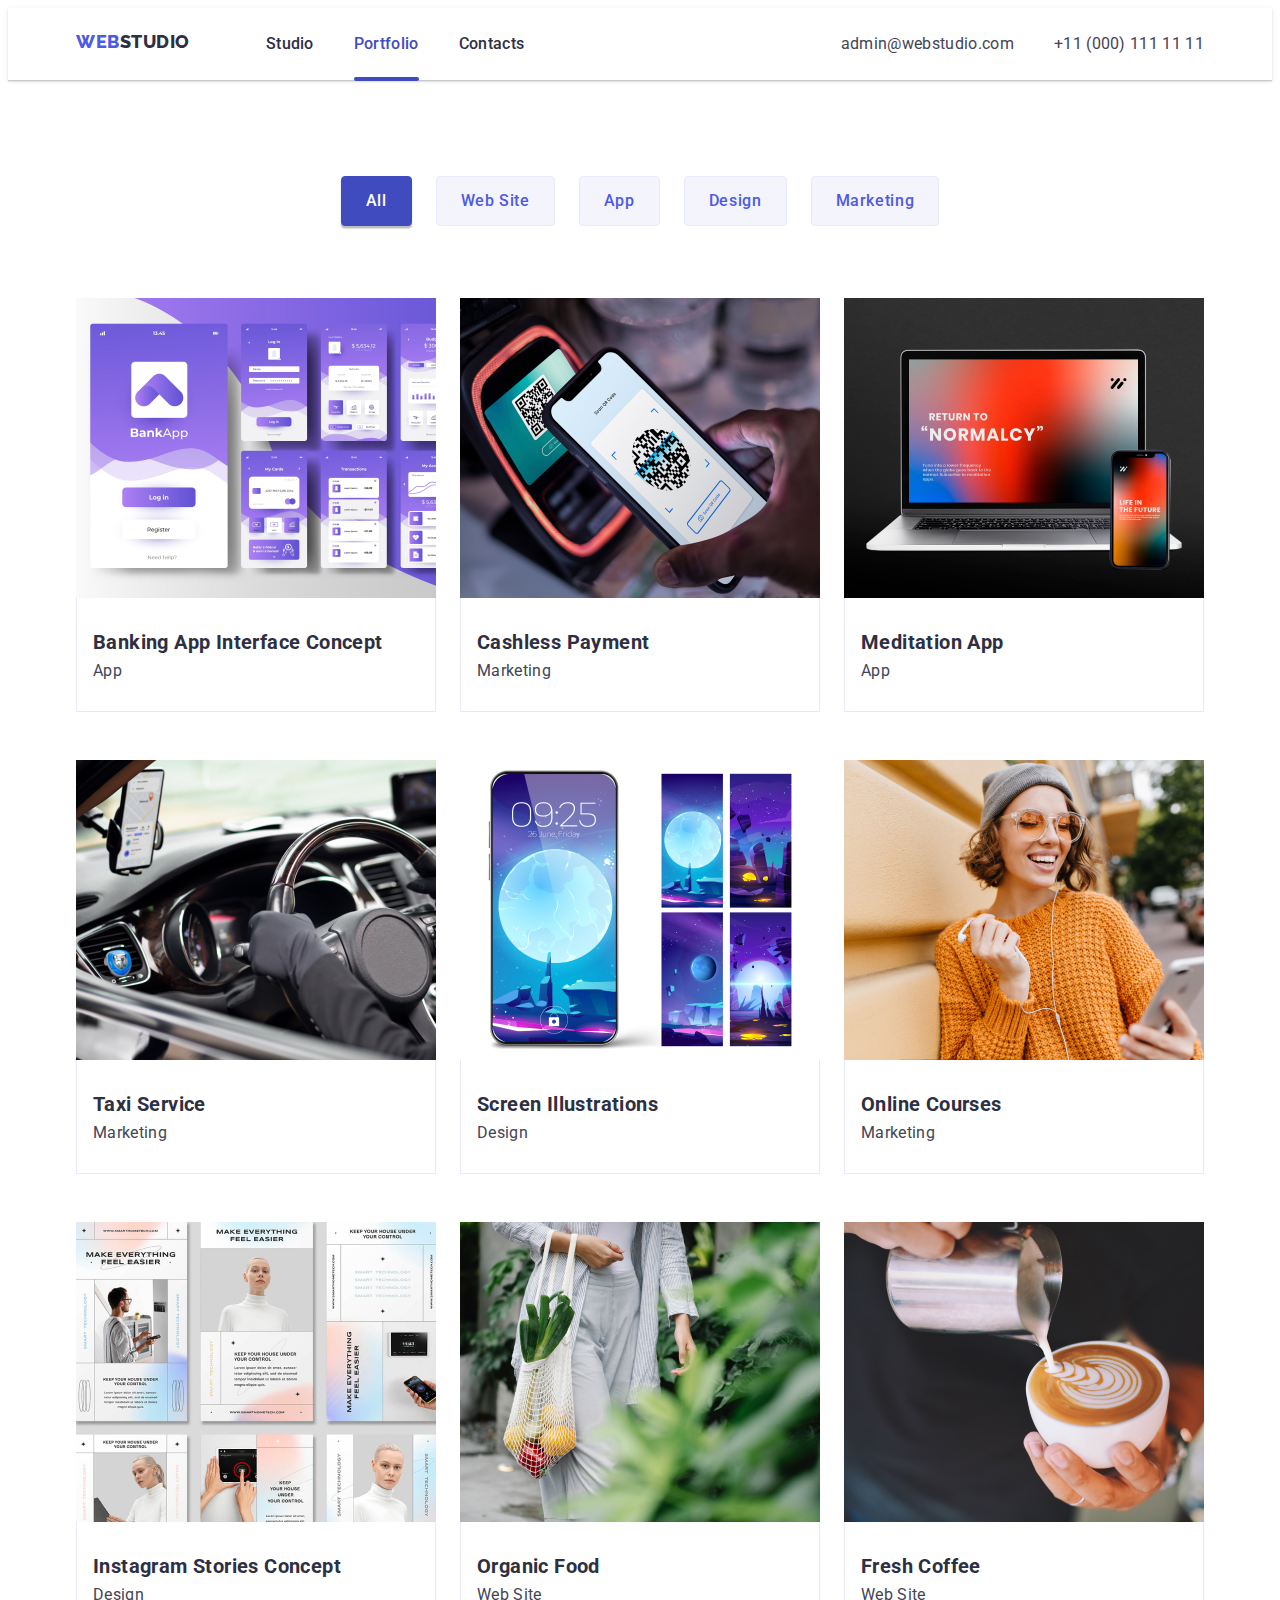
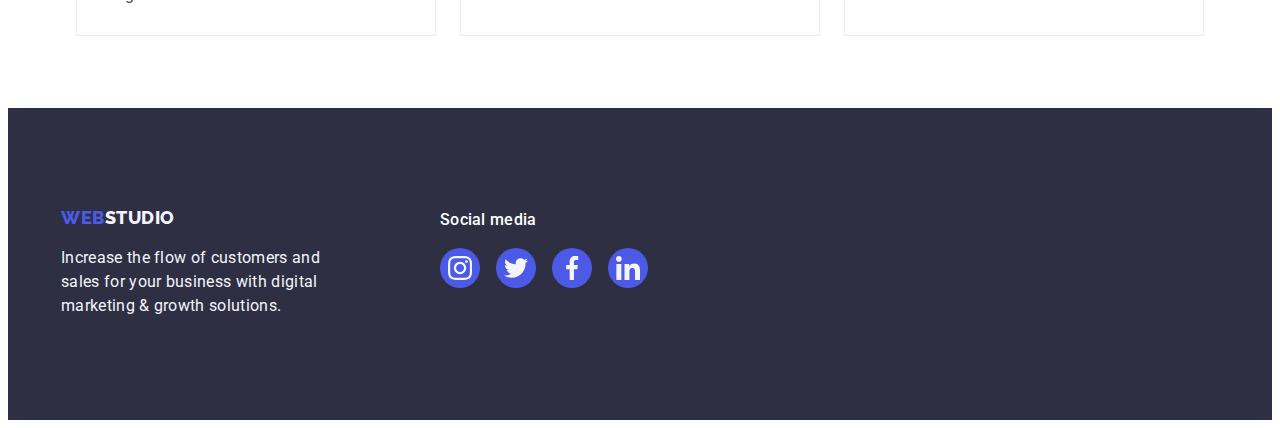
==== portfolio.html @ f1dca386 "files from hw5" ====
<!DOCTYPE html>
<html lang="en">

<head>
    <title>Webstudio</title>
    <meta charset="utf-8">
    <meta name="description" content="An Awesome Website">

    <link rel="preconnect" href="https://fonts.googleapis.com">
    <link rel="preconnect" href="https://fonts.gstatic.com" crossorigin>
    <link href="https://fonts.googleapis.com/css2?family=Raleway:wght@800&family=Roboto:wght@400;500;700&display=swap"
        rel="stylesheet">
    <link rel="stylesheet" href="https://cdnjs.cloudflare.com/ajax/libs/modern-normalize/2.0.0/modern-normalize.min.css"
        integrity="sha512-4xo8blKMVCiXpTaLzQSLSw3KFOVPWhm/TRtuPVc4WG6kUgjH6J03IBuG7JZPkcWMxJ5huwaBpOpnwYElP/m6wg=="
        crossorigin="anonymous" referrerpolicy="no-referrer" />
    <link rel="stylesheet" href="./css/style.css" />
</head>

<body>
    <!-- Header Section -->
    <header class="header">
        <div class="container-header">
            <nav class="nav">
                <a class="nav-logo" href="https://sethsky-28.github.io/goit-markup-hw-04/" class="nav-logo">
                    <span class="iris">WEB</span>STUDIO</a>
            
                <ul class="nav-list">
                    <li class="nav-item"><a class="nav-link" href="/goit-markup-hw-04/index.html">Studio</a></li>
                    <li class="nav-item"><a class="nav-link active" href="/goit-markup-hw-04/portfolio.html">Portfolio</a></li>
                    <li class="nav-item"><a class="nav-link" href="/goit-markup-hw-04/index.html">Contacts</a></li>
                </ul>
            </nav>
            
            <address class="address">
                <ul class="address-list">
                    <li class="address-item"><a class=address-link 
                        href="mailto:admin@webstudio.com">admin@webstudio.com</a></li>
                    <li class="address-item"><a class=address-link href="tel:+110001111111">+11 (000) 111 11 11</a></li>
                </ul>
            </address>
        </div>
    </header>

    <!-- Main Section -->
    <main>
        <section class="filters">
            <div class="container container-filter">
                <ul class="filter-buttons">                    
                    <li><button class="filter-button filter-active">All</button></li>
                    <li><button class="filter-button">Web Site</button></li>
                    <li><button class="filter-button">App</button></li>
                    <li><button class="filter-button">Design</button></li>
                    <li><button class="filter-button">Marketing</button></li>                    
                </ul>
            </div>           
        </section>

        <section class="section-projects">
            <div class="container-projects">
                <ul class="project-list">
                    <li class="project-item">
                        <figure class="project-item-figure">
                            <img class="project-item-image" src="./imagesportfolio/bankapp.jpg" alt="bank app" width="360">                            
                             <figcaption>
                                14 Stylish and User-Friendly App Design Concepts · Task Manager App · Calorie Tracker App · Exotic Fruit Ecommerce App ·Cloud Storage App
                             </figcaption>
                        </figure>                        
                        
                        <div class="name-type">
                            <h3 class="project-item-name">Banking App Interface Concept</h3>
                            <p class="project-item-type">App</p>
                        </div>
                    </li>
                    
                    <li class="project-item">
                        <figure class="project-item-figure">
                            <img class="project-item-image" src="./imagesportfolio/cashlesspayment.jpg" alt="cashless payment" width="360">
                            <figcaption>
                                14 Stylish and User-Friendly App Design Concepts · Task Manager App · Calorie Tracker App · Exotic Fruit
                                Ecommerce App ·Cloud Storage App
                            </figcaption>
                        </figure>
                        
                        <div class="name-type">
                            <h3 class="project-item-name">Cashless Payment</h3>
                            <p class="project-item-type">Marketing</p>
                        </div>
                    </li>
                    
                    <li class="project-item">
                        <figure class="project-item-figure">
                            <img class="project-item-image" src="./imagesportfolio/meditationapp.jpg" alt="meditation App" width="360">
                            <figcaption>
                                14 Stylish and User-Friendly App Design Concepts · Task Manager App · Calorie Tracker App · Exotic Fruit
                                Ecommerce App ·Cloud Storage App
                            </figcaption>
                        </figure>
                        
                        <div class="name-type">
                            <h3 class="project-item-name">Meditation App</h3>
                            <p class="project-item-type">App</p>
                        </div>
                    </li>

                    <li class="project-item">
                        <figure class="project-item-figure">
                            <img class="project-item-image" src="./imagesportfolio/taxiservice.jpg" alt="taxi service" width="360">
                            <figcaption>
                                14 Stylish and User-Friendly App Design Concepts · Task Manager App · Calorie Tracker App · Exotic Fruit
                                Ecommerce App ·Cloud Storage App
                            </figcaption>
                        </figure>
                        
                        <div class="name-type">
                            <h3 class="project-item-name">Taxi Service</h3>
                            <p class="project-item-type">Marketing</p>
                        </div>
                    </li>
                    
                    <li class="project-item">
                        <figure class="project-item-figure">
                            <img class="project-item-image" src="./imagesportfolio/screenillustrations.jpg" alt="screen illustration" width="360">
                            <figcaption>
                                14 Stylish and User-Friendly App Design Concepts · Task Manager App · Calorie Tracker App · Exotic Fruit
                                Ecommerce App ·Cloud Storage App
                            </figcaption>
                        </figure>

                        <div class="name-type">
                            <h3 class="project-item-name">Screen Illustrations</h3>
                            <p class="project-item-type">Design</p>
                        </div>
                    </li>
                    
                    <li class="project-item">
                        <figure class="project-item-figure">
                            <img class="project-item-image" src="./imagesportfolio/onlinecourses.jpg" alt="online courses" width="360">
                            <figcaption>
                                14 Stylish and User-Friendly App Design Concepts · Task Manager App · Calorie Tracker App · Exotic Fruit
                                Ecommerce App ·Cloud Storage App
                            </figcaption>
                        </figure>
                        
                        <div class="name-type">
                            <h3 class="project-item-name">Online Courses</h3>
                            <p class="project-item-type">Marketing</p>
                        </div>
                    </li>

                    <li class="project-item">
                        <figure class="project-item-figure">
                            <img class="project-item-image" src="./imagesportfolio/instagramstories.jpg " alt="instagram stories" width="360">
                            <figcaption>
                                14 Stylish and User-Friendly App Design Concepts · Task Manager App · Calorie Tracker App · Exotic Fruit
                                Ecommerce App ·Cloud Storage App
                            </figcaption>
                        </figure>
                        
                        <div class="name-type">
                            <h3 class="project-item-name">Instagram Stories Concept</h3>
                            <p class="project-item-type">Design</p>
                        </div>
                    </li>
                    
                    <li class="project-item">
                        <figure class="project-item-figure">
                            <img class="project-item-image" src="./imagesportfolio/organicfood.jpg" alt="organic food" width="360">
                            <figcaption>
                                14 Stylish and User-Friendly App Design Concepts · Task Manager App · Calorie Tracker App · Exotic Fruit
                                Ecommerce App ·Cloud Storage App
                            </figcaption>
                        </figure>
                        
                        <div class="name-type">
                            <h3 class="project-item-name">Organic Food</h3>
                            <p class="project-item-type">Web Site</p>
                        </div>
                    </li>
                    
                    <li class="project-item">
                        <figure class="project-item-figure">
                            <img class="project-item-image" src="./imagesportfolio/freshcoffee.jpg" alt="fresh coffee" width="360">
                            <figcaption>
                                14 Stylish and User-Friendly App Design Concepts · Task Manager App · Calorie Tracker App · Exotic Fruit
                                Ecommerce App ·Cloud Storage App
                            </figcaption>
                        </figure>
                        
                        <div class="name-type">
                            <h3 class="project-item-name">Fresh Coffee</h3>
                            <p class="project-item-type">Web Site</p>
                        </div>
                    </li>                                   
                </ul>
            </div>            
        </section>       
    </main>

    <!-- Footer Section -->
    <footer>
        <section class="footer">
            <div class="container container-footer">
                <div class="logo-description">
                    <a class="footer-logo" href="https://sethsky-28.github.io/goit-markup-hw-04/" class="footer-logo">
                        <span class="iris">WEB</span>STUDIO</a>
                    <p class="footer-description">Increase the flow of customers and <br> sales for your business with
                        digital
                        <br>marketing & growth solutions.
                    </p>
                </div>
    
                <div class="icons-container">
                    <h3 class="social-media">Social media</h3>
                    <ul class="footer-icons">
                        <li class="footer-icon-item">
                            <a href="#" class="footer-icon-link">
                                <svg width="24" height="24">
                                    <use href="images/footer-sprite.svg#instagram2" />
                                </svg>
                            </a>
                        </li>
    
                        <li class="footer-icon-item">
                            <a href="#" class="footer-icon-link">
                                <svg width="24" height="24">
                                    <use href="images/footer-sprite.svg#twitter2" />
                                </svg>
                            </a>
                        </li>
    
                        <li class="footer-icon-item">
                            <a href="#" class="footer-icon-link">
                                <svg width="24" height="24">
                                    <use href="images/footer-sprite.svg#facebook2" />
                                </svg>
                            </a>
                        </li>
    
                        <li class="footer-icon-item">
                            <a href="#" class="footer-icon-link">
                                <svg width="24" height="24">
                                    <use href="images/footer-sprite.svg#linkedin2" />
                                </svg>
                            </a>
                        </li>
                    </ul>
                </div>
            </div>
        </section>
    </footer>
    <!-- <script src="js/modal.js"></script> -->
</body>    
</html>
---- css/style.css ----
* {
    margin: o;
    padding:0;
    box-sizing: border-box;
}

body {
    font-family: 'Roboto', sans-serif;
}  

ul{
    list-style-type: none;
}

img {
    display: block;
    max-width: 100%;
    height: auto;
}

h1,
h2,
h3,
h4,
h5,
h6,
p,
ul {
    margin: 0;
    padding: 0;
}

address {
    font-style: normal;
}

a {
    text-decoration: none;
}

button {
    font-family: inherit;
    outline: none;
    border: unset;
    cursor: pointer;
}

:root {
    --iris: #4d5ae5;
    --navyblue: #2e2f42;
    --black: black;
    --ocean: #404bbf;
    --white: #ffffff;
    --slate: #434455;
    --cornflower: #e7e9fc;
    --cloud: #f4f4fd;
    --green: #31d0aa;
    --lightslate: #8e8f99;
    --navybluemodal: #2e2f42;
    --grey: #2e2f42;
    --dairy: #fcfcfc;
}

figure {
    margin: 0px;
}

.container {
    width: 1158px;
    margin: 0 auto;
}

.header {
    border-bottom: 1px soild var(--cornflower);
    background-color: var(--white);
    box-shadow: 0px 1px 6px 0px rgba(46, 47, 66, 0.08), 
                    0px 1px 1px 0px rgba(46, 47, 66, 0.16), 
                    0px 2px 1px 0px rgba(46, 47, 66, 0.08);
    padding: 24px 0;
    align-items: center;
    flex-shrink: 0;
}

.container-header {
    padding: 0 15px;
    display: flex;
    width: 1158px;
    margin: 0 auto;
    justify-content: space-between;
}

.iris {
    color: var(--iris);
}

.nav-logo {
    color: var(--navyblue);
    font-family: Raleway;
    font-size: 18px;
    font-style: normal;
    font-weight: 800;
    letter-spacing: 0.54px;
    text-transform: uppercase;
    line-height: 1.125em;
    display: flex;   
}

.nav {
    display: inline-flex;
    gap: 76px;
}

.nav-list {
    list-style: none;
    display: flex;
    flex-shrink: 0px;
    gap: 40px;     
}

.nav-item {
    position: relative;
}

.nav-item:hover .nav-link {
    color: var(--ocean);
}

.nav-item:hover .nav-link::after {
    width: 100%;
}

.nav-link::after {
    content: '';
    height: 4px;
    width: 0;
    background-color: var(--ocean);
    border-radius: 2px;
    position: absolute;
    left: 0;
    bottom: -25px;
    transition: width 250ms cubic-bezier(0.4, 0, 0.2, 1);
}

.nav-link {
    color: var(--navyblue);
    line-height: 1.5em;      
    font-size: 16px;
    font-style: normal;
    font-weight: 500;
    letter-spacing: 0.32px;
    display: flex;
    transition: color 250ms cubic-bezier(0.4, 0, 0.2, 1);
}

.nav-link.active {
    color: var(--ocean);
}

.nav-link.active::after {
    width: 100%;
}

.address-link:hover {
    color: var(--ocean);
}

.address-list {
    display: inline-flex;
    flex-shrink: 0px;
    gap: 40px;
}

.address-link {
    color: var(--slate);
    line-height: 1.5em;
    font-size: 16px;
    font-style: normal;
    font-weight: 400;     
    letter-spacing: 0.32px;
    display: flex;
    gap: 40px;
    transition: color 250ms cubic-bezier(0.4, 0, 0.2, 1);
}

.section-hero {
    background-color: var(--navyblue);
    margin: 0px;
    padding: 188px 0;
    background-repeat: no-repeat;
    background-position: center;
    background-size: cover;
    background-image: linear-gradient(rgba(46, 47, 66, 0.7), 
    rgba(46, 47, 66, 0.7)), url("../imagesportfolio/people-office.jpg");
}

.container-hero {
    width: 1158px;
    margin: 0 auto;
    align-items: center;
    justify-content: center;
    display: flex;
    flex-direction: column;
    flex-shrink: 0;
    gap: 48px;    
}  

.hero-title {
    text-align: center;
    color: var(--white);
    font-size: 56px;
    line-height: 1.075em;
}

.hero-button {
    font-weight: 500;
    color: var(--white);
    font-size: 16px;
    line-height: 1.5em;
    border-radius: 4px;
    background-color: var(--iris);
    box-shadow: 0px 4px 4px 0px rgba(0, 0, 0, 0.15);
    padding: 16px 32px;
    display: flex;
    transition: background-color 250ms cubic-bezier(0.4, 0, 0.2, 1);
}

.hero-button:hover {   
    background: var(--ocean);
    cursor: pointer;
}

.section-features {
    background-color: var(--white);
    margin: 0px;
    display: flex;  
    flex-shrink: 0;
    padding: 120px 0px;
}

.container-features {
    width: 1158px;
    margin: 0 auto;
    align-items: center;
    justify-content: center;
}

.features-list {
    display: flex;
    justify-content: space-evenly;
    gap: 24px;
    flex-shrink: 0px;
}

.features-icon {
    width: 264px;
    height: 112px;
    border-radius: 4px;
    background: var(--cloud);
    flex-shrink: 0;
    padding: 24px 100px;
}  

.features-item {
    display: inline-flex;
    width: 264px;
    flex-direction: column;
    align-items: flex-start;
    box-sizing: content-box;
    gap: 8px;   
}

.features-item-title {
    font-size: 20px;
    font-style: normal;
    line height: 1.25em;
    letter-spacing: 0.4px;
    color: var(--navyblue);
}

.features-item-description {
    font-size: 16px;
    font-style: normal;
    line-height: 1.5em;
    color: var(--slate);
    letter-spacing: 0.32px;
}

.section-services {
    background-color: var(--white);
    margin: 0;
    padding-bottom: 120px; 
}

.container-services {    
    width: 1158px;
    margin: 0px auto;
    align-items: center;
    justify-content: center;
}

.services-title {
    font-size: 36px;
    line-height: 1.11em;
    color: var(--navyblue);
    text-align: center;
    text-transform: capitalize;
    margin-bottom: 72px;    
}

.services-list {
    display: flex;
    align-content; center;
    justify-content: space-evenly;
    gap: 24px;        
}

.services-item-image {
    width: 360px;
    height: 300px;
    border: 1px solid var(--cornflower);
    background: url(<path-to-image>), lightgray -72.845px -19px / 144.444% 112.667% no-repeat;
}

.section-team {
    background-color: var(--cloud);
    margin: 0px;
    padding: 120px 0;
    flex-shrink: 0;
}

.container-team {
    width: 1158px;
    flex-shrink: 0;
    margin: 0px auto;
    justify-content: center;
    align-content: center;
    display: block;
    align-items: center;
}

.team-title {
    font-size: 36px;
    font-style: normal;
    text-transform: capitalize;
    line-height: 2.25em;
    color: var(--navyblue);
    letter-spacing: 0.72px;
    text-align: center;
}

.team-list {
    margin: 0;
    display: flex;
    flex-shrink: 0;
    justify-content: space-evenly;
    gap: 24px;
    margin-top: 72px;    
}

.team-item {
    background: var(--white);
    border-radius: 0px 0px 4px 4px;
    box-shadow: 0px 2px 1px 0px rgba(46, 47, 66, 0.08), 
    0px 1px 1px 0px rgba(46, 47, 66, 0.16), 
    0px 1px 6px 0px rgba(46, 47, 66, 0.08);
}

.team-icon {
    display: flex;
    align-items: center;
    justify-content: center;
    column-gap:24px;
}

.team-icon-link svg{    
    fill: var(--cloud);
}

.team-icon-link {
    display: flex;
    flex-shrink: 0;
    align-items: center;
    justify-content: center;
    width: 40px;
    height: 40px;
    background-color: var(--iris);
    border-radius: 20px;
    transition: background-color 250ms cubic-bezier(0.4, 0, 0.2, 1);
}

.team-icon-link:hover {
    background-color: var(--ocean);
}

.name-position {
    display: flex;
    flex-direction: column;
    justify-content: center;
    align-items: center;
    gap: 8px;
    padding: 32px 0px;
    margin: 0;
}

.team-item-name {
    font-size: 20px;
    font-style: normal;
    text-align: center;
    line-height: 1.5em;
    color: var(--navyblue);
    letter-spacing: 0.4px;
}

.team-item-position {
    font-size: 16px;
    font-style: normal;
    text-align: center;
    line-height: 1.5em;
    color: var(--slate);
    letter-spacing: 0.32px;
}

.section-customers {
    background-color: var(--white);
    margin: 0px;
    padding: 120px 0;
}

.container-customers {
    width: 1158px;
    margin: 0px auto;  
}

.customer-title {
    font-size: 36px;
    font-style: normal;
    font-weight: 700;
    text-transform: capitalize;
    line-height: 2.25em;
    color: var(--navyblue);
    letter-spacing: 0.72px;
    text-align: center;
    margin-bottom: 72px;
}

.customers-logo {
    display: flex;
    justify-content: center;
    gap: 24px;
}

.customers-logo-item {
    display: inline-flex;
    flex-direction: column;
    align-items: flex-start;
}

.customers-link {
    display: flex;
    flex-shrink: 0;
    align-items: center;
    justify-content: center;
    width: 168px;
    height: 88px;
    width: 100%;
    height: 100%;
    border-radius: 4px;
    border: 1px solid var(--lightslate);
    color: var(--lightslate);
    padding: 16px 32px;
    transition: color 250ms cubic-bezier(0.4, 0, 0.2, 1), 
                border 250ms cubic-bezier(0.4, 0, 0.2, 1);
}

.customers-link svg{
    fill: currentColor;
}

.customers-link:hover {
    border: 1px solid var(--ocean);
    color: var(--ocean);
}

.footer-description {
    font-size: 16px;
    font-style: normal;
    line-height: 1.5em;
    color: var(--cloud);
    letter-spacing: 0.32px;
    margin-top: 17.5px;
}

.footer {
    background-color: var(--navyblue);
    flex-shrink: 0;
    margin: 0px;
    padding: 100px 0px;
}

.container-footer {
    display: flex;
    flex-direction: row; 
    width: 1158px;
    margin: 0 auto;
    height: 112px;
    flex-shrink: 0;
}

.footer-logo {
    color: var(--cloud);
    font-family: Raleway;
    font-size: 18px;
    font-style: normal;
    font-weight: 800;
    line-height: 1.16em;
    letter-spacing: 0.54px;
    text-transform: uppercase;
    flex-shrink: 0;
}

.logo-description {
    display: flex;
    flex-direction: column;
}

.social-media {
    color: var(--white);
    font-family: Roboto;
    font-size: 16px;
    font-style: normal;
    font-weight: 500;
    line-height: 1.5;
    letter-spacing: 0.32px;
    margin-bottom: 16px;
}
        
.logo-container {
    margin-top: 16px;
    flex-shrink: 0;
}

.icons-container {
    display: inline;
    width: 208px;
    height: 80px;
    flex-shrink: 0;
    margin-left: 120px;
}

.footer-icons {
    display: inline-flex;
    align-items: flex-start;
    gap: 16px;
}

.footer-icon-link {
    display: flex;
    align-items: center;
    justify-content: center;
    width: 40px;
    height: 40px;
    background-color: var(--iris);
    border-radius: 20px;
    padding: 8px;
    transition: backgroud-color 250ms cubic-bezier(0.4, 0, 0.2, 1);
}

.footer-icon-link svg{
    fill: var(--cloud);  
}

.footer-icon-link:hover {
    background-color: var(--green)
}

.filters {
    padding: 96px 0px 0px 0px;
    margin: 0px auto;
}

.container-filter {
    width: 1158px;        
    margin: 0 auto;
    display: flex;
    justify-content: center;   
}

.filter-button {    
    padding: 12px 24px;    
    border-radius: 4px;
    border: 1px solid var(--cornflower);
    background-color: var(--cloud);
    color: var(--iris);    
    font-family: 'roboto';
    font-size: 16px;
    font-style: normal;
    font-weight: 500;
    line-height: 1.5em;
    letter-spacing: 0.64px;
    transition: background-color 250ms cubic-bezier(0.4, 0, 0.2, 1),
                color 250ms cubic-bezier(0.4, 0, 0.2, 1),
                border-color 250ms cubic-bezier(0.4, 0, 0.2, 1),
                box-shadow 250ms cubic-bezier(0.4, 0, 0.2, 1);
}

.filter-active {
    background-color: var(--ocean, #404bbf);
    box-shadow: 0px 3px 1px rgba(0, 0, 0, 0.1), 0px 2px 1px rgba(0, 0, 0, 0.08),
        0px 2px 2px rgba(0, 0, 0, 0.12);
    border: 1px solid var(--ocean, #404bbf);
    border-radius: 4px;
    color: var(--white);
    cursor: pointer;
}

.filter-button:hover {
    background: var(--ocean);
    color: var(--white);
    border-color: var(--ocean);
    box-shadow: 
    0px 2px 2px 0px rgba(0, 0, 0, 0.12), 
    0px 2px 1px 0px rgba(0, 0, 0, 0.08), 
    0px 3px 1px 0px rgba(0, 0, 0, 0.10);
}

.filter-buttons {
    display: flex;
    gap: 24px;
}

.section-projects {
    margin: 0;
    padding: 72px 0px;
}

.container-projects {
    width: 1158px;
    margin: 0 auto;
}

.project-list {
    display: flex;
    flex-wrap: wrap;
    justify-content: center;
    column-gap: 24px;
    row-gap: 48px;
}

.project-item-image {
    width: 360px;
    height: 300px;
    flex-shrink: 0;
}

.name-type {
    border: 1px solid var(--cornflower);
    background: var(--white);
    padding: 32px 16px;
    border-top: unset;
    display: flex;
    flex-direction: column;
    justify-content: center;
    align-items: flex-start;
    align-self: stretch;
    gap: 8px;
    transition: box-shadow 250ms cubic-bezier(0.4, 0, 0.2, 1);
}

.project-item {
    display: flex;
    width: 360px;
    padding-bottom: 0px;
    flex-direction: column;
    justify-content: center;
    align-items: center;
    flex-shrink: 0;
}

.project-item:hover figcaption {
    transform: translateY(0);
}

.project-item-figure {
    width: 100%;
    height: 300px;
    position: relative;
    overflow: hidden;
}

.project-item-figure img{
    display: block;
    width: 100%;
    height: 100%;
    object-fit: cover;
    object-position: center;
}

.project-item-figure figcaption {
    font-family: Roboto;
    font-size: 16px;
    font-style: normal;
    font-weight: 400;
    line-height: 1.5em;
    letter-spacing: 0.32px;
    position: absolute;
    top: 0px;
    left: 0px;
    width: 100%;
    height: 100%;
    background-color: rgba(77, 90, 229, 1);
    padding: 40px 32px 164px 32px;
    color: var(--cloud);
    text-align: left;
    align-items: center;
    display: flex;    
    transition: transform 250ms cubic-bezier(0.4,0,0.2,1);
    transform: translateY(100%);
    will-change: transform;
}

.project-item:hover .name-type{
    box-shadow: 0px 2px 1px 0px rgba(46, 47, 66, 0.08), 
    0px 1px 1px 0px rgba(46, 47, 66, 0.16), 
    0px 1px 6px 0px rgba(46, 47, 66, 0.08);
    
}

.project-item-name {
    color: var(--navyblue); 
    font-size: 20px;
    font-style: normal;
    line-height: 1.25em;
    letter-spacing: 0.4px;
}

.project-item-type {
    color: var(--slate);
    font-size: 16px;
    font-style: normal;
    line-height: 1em;
    letter-spacing: 0.32px;
}

.modal {
    background-color: rgba(46, 47, 66, 0.4);
    position: fixed;
    display: flex;
    align-items: center;
    justify-content: center;
    width: 100%;
    height: 100%;
    top: 0px;
    left: 0px;
    transition-property: visibilty, opacity;
    transition-duration: 250ms;
    opacity: 1;
    pointer-events: auto; 
}

.modal.is-hidden {
    visibility: hidden;
    opacity: 0;
    pointer-events: none;    
}

.modal.is-hidden .modal-content {
    transform: scale(0.5);
}

.modal-content {
    position: relative;
    width: 408px;
    height: 584px;
    border-radius: 4px;
    background-color: var(--dairy);
    box-shadow: 0px 2px 1px 0px rgba(0, 0, 0, 0.20), 
    0px 1px 3px 0px rgba(0, 0, 0, 0.12), 
    0px 1px 1px 0px rgba(0, 0, 0, 0.14);
    transform: none;
    transition: transform 250ms cubic-bezier(0.4, 0, 0.2, 1);
}

.modal-close {
    display: flex;
    flex-shrink: 0;
    align-items: center;
    justify-content: center;
    width: 24px;
    height: 24px;
    background-color: var(--cornflower);
    color: var(--navyblue);
    border: 0px;
    stroke-width: 1px;
    stroke: rgba(0, 0, 0, 0.10);
    border-radius: 20px;
    position: absolute;
    right: 8px;
    top: 8px;
    padding: 0;
    cursor: pointer;
    transition: color 250ms cubic-bezier(0.4, 0, 0.2, 1),
                background-color 250ms cubic-bezier(0.4, 0, 0.2, 1);
}

.modal-close svg{
    fill: currentColor;
}

.modal-close:hover,
.modal-close:focus {
    background-color: var(--ocean);
    color: var(--white);
}
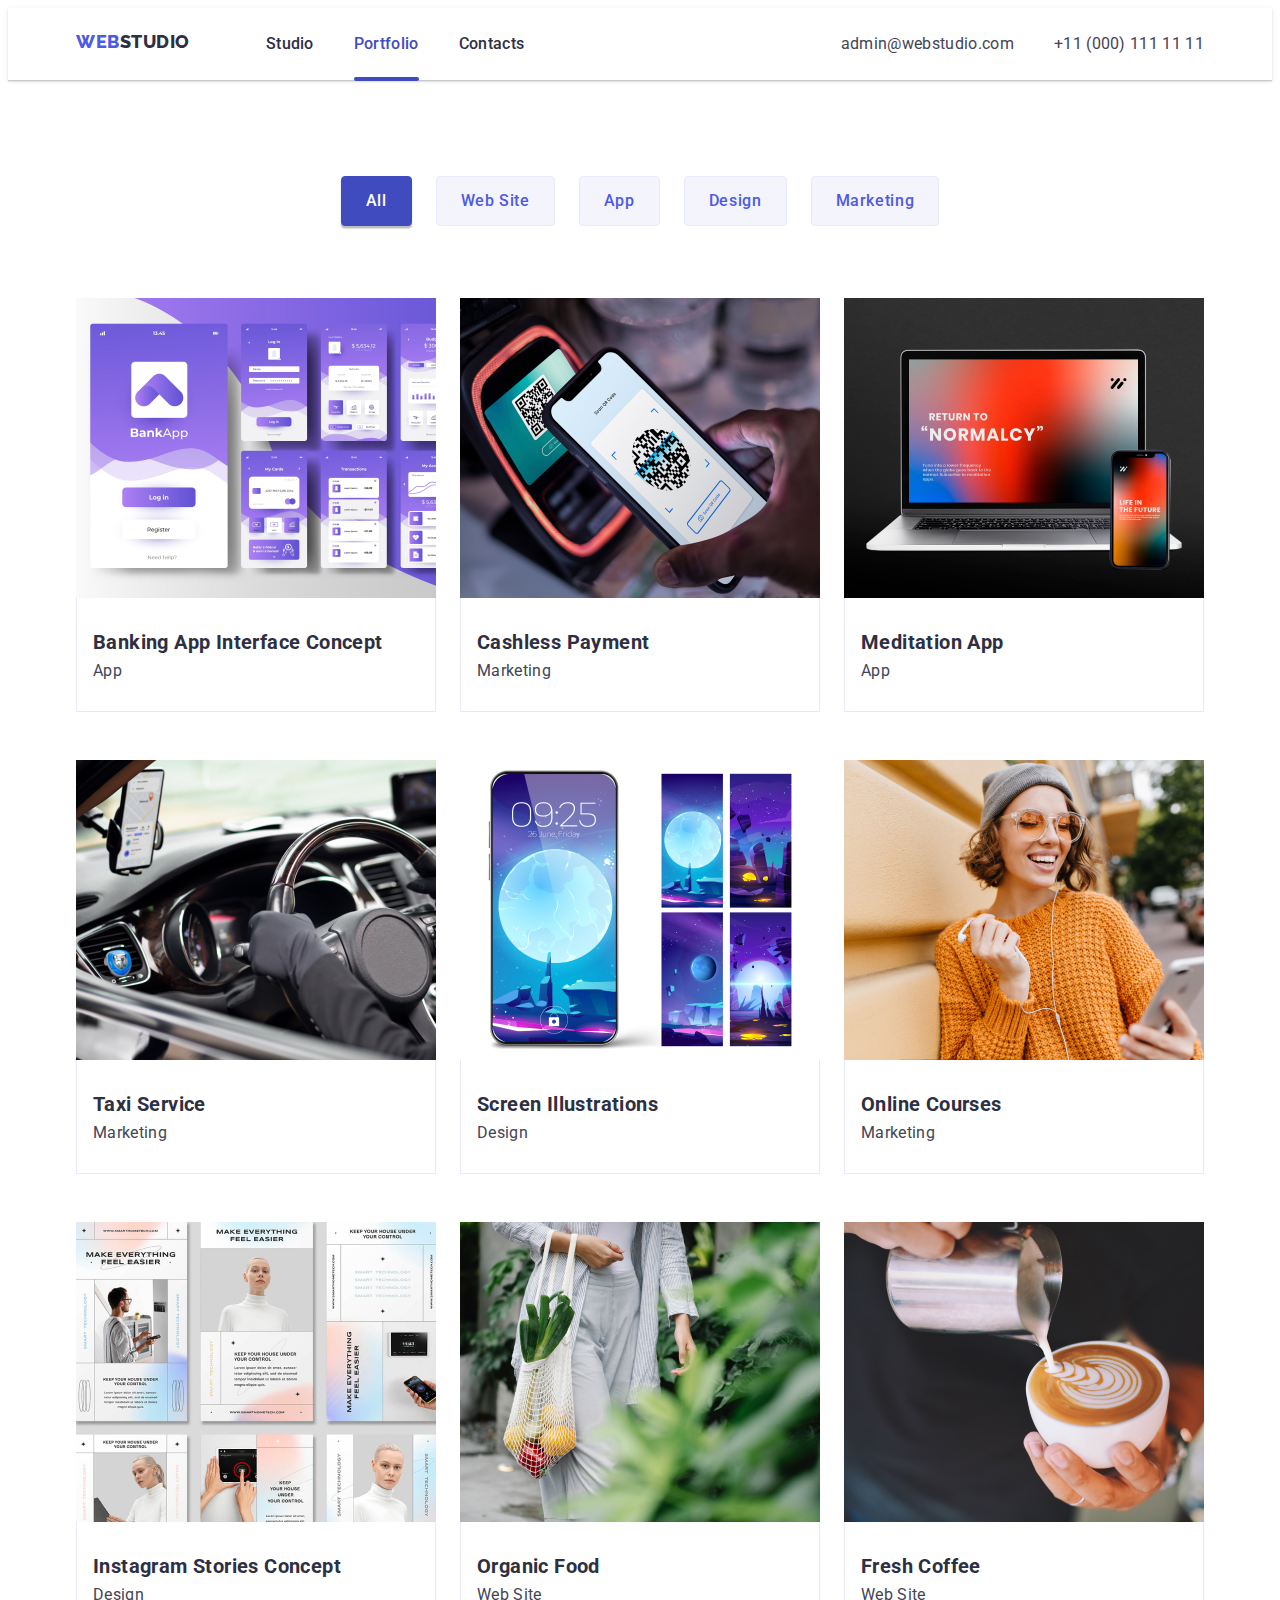
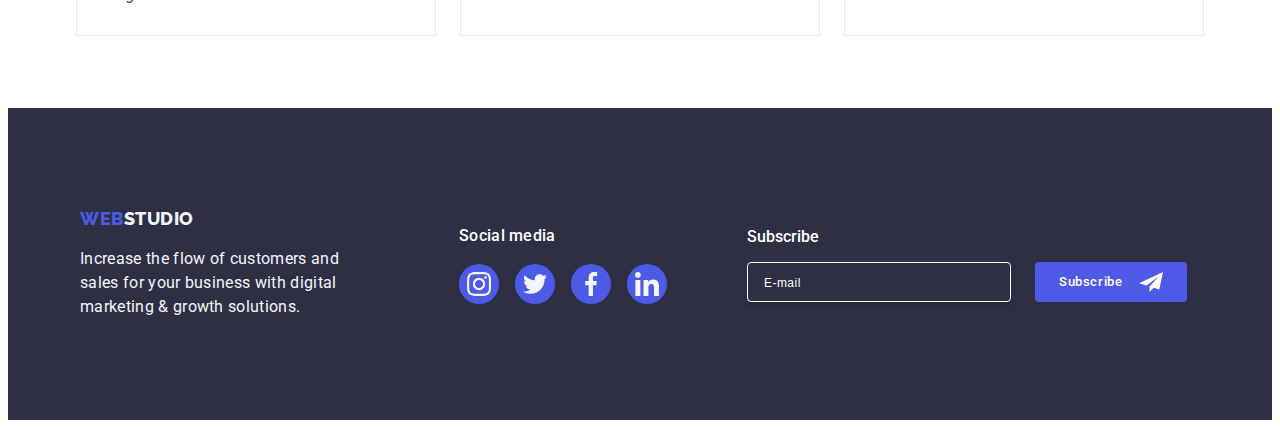
==== commit 3c4b61c4: "modal form and link update" ====
--- a/portfolio.html
+++ b/portfolio.html
@@ -21,13 +21,13 @@
     <header class="header">
         <div class="container-header">
             <nav class="nav">
-                <a class="nav-logo" href="https://sethsky-28.github.io/goit-markup-hw-04/" class="nav-logo">
+                <a class="nav-logo" href="https://sethsky-28.github.io/goit-markup-hw-06/" class="nav-logo">
                     <span class="iris">WEB</span>STUDIO</a>
             
                 <ul class="nav-list">
-                    <li class="nav-item"><a class="nav-link" href="/goit-markup-hw-04/index.html">Studio</a></li>
-                    <li class="nav-item"><a class="nav-link active" href="/goit-markup-hw-04/portfolio.html">Portfolio</a></li>
-                    <li class="nav-item"><a class="nav-link" href="/goit-markup-hw-04/index.html">Contacts</a></li>
+                    <li class="nav-item"><a class="nav-link" href="/goit-markup-hw-06/index.html">Studio</a></li>
+                    <li class="nav-item"><a class="nav-link active" href="/goit-markup-hw-06/portfolio.html">Portfolio</a></li>
+                    <li class="nav-item"><a class="nav-link" href="/goit-markup-hw-06/index.html">Contacts</a></li>
                 </ul>
             </nav>
             
@@ -197,57 +197,72 @@
     </main>
 
     <!-- Footer Section -->
-    <footer>
-        <section class="footer">
-            <div class="container container-footer">
-                <div class="logo-description">
-                    <a class="footer-logo" href="https://sethsky-28.github.io/goit-markup-hw-04/" class="footer-logo">
-                        <span class="iris">WEB</span>STUDIO</a>
-                    <p class="footer-description">Increase the flow of customers and <br> sales for your business with
-                        digital
-                        <br>marketing & growth solutions.
-                    </p>
-                </div>
-    
-                <div class="icons-container">
-                    <h3 class="social-media">Social media</h3>
-                    <ul class="footer-icons">
-                        <li class="footer-icon-item">
-                            <a href="#" class="footer-icon-link">
-                                <svg width="24" height="24">
-                                    <use href="images/footer-sprite.svg#instagram2" />
-                                </svg>
-                            </a>
-                        </li>
-    
-                        <li class="footer-icon-item">
-                            <a href="#" class="footer-icon-link">
-                                <svg width="24" height="24">
-                                    <use href="images/footer-sprite.svg#twitter2" />
-                                </svg>
-                            </a>
-                        </li>
-    
-                        <li class="footer-icon-item">
-                            <a href="#" class="footer-icon-link">
-                                <svg width="24" height="24">
-                                    <use href="images/footer-sprite.svg#facebook2" />
-                                </svg>
-                            </a>
-                        </li>
-    
-                        <li class="footer-icon-item">
-                            <a href="#" class="footer-icon-link">
-                                <svg width="24" height="24">
-                                    <use href="images/footer-sprite.svg#linkedin2" />
-                                </svg>
-                            </a>
-                        </li>
-                    </ul>
-                </div>
+<footer>
+    <section class="footer">
+        <div class="container container-footer">
+            <div class="logo-description">
+                <a class="footer-logo" href="https://sethsky-28.github.io/goit-markup-hw-06/" class="footer-logo">
+                    <span class="iris">WEB</span>STUDIO</a>
+                <p class="footer-description">Increase the flow of customers and <br> sales for your business with
+                    digital
+                    <br>marketing & growth solutions.
+                </p>
             </div>
-        </section>
-    </footer>
+
+            <div class="icons-container">
+                <h3 class="social-media">Social media</h3>
+                <ul class="footer-icons">
+                    <li class="footer-icon-item">
+                        <a href="#" class="footer-icon-link">
+                            <svg width="24" height="24">
+                                <use href="images/footer-sprite.svg#instagram2" />
+                            </svg>
+                        </a>
+                    </li>
+
+                    <li class="footer-icon-item">
+                        <a href="#" class="footer-icon-link">
+                            <svg width="24" height="24">
+                                <use href="images/footer-sprite.svg#twitter2" />
+                            </svg>
+                        </a>
+                    </li>
+
+                    <li class="footer-icon-item">
+                        <a href="#" class="footer-icon-link">
+                            <svg width="24" height="24">
+                                <use href="images/footer-sprite.svg#facebook2" />
+                            </svg>
+                        </a>
+                    </li>
+
+                    <li class="footer-icon-item">
+                        <a href="#" class="footer-icon-link">
+                            <svg width="24" height="24">
+                                <use href="images/footer-sprite.svg#linkedin2" />
+                            </svg>
+                        </a>
+                    </li>
+                </ul>
+            </div>
+
+            <div class="container-subscribe" for="subscription">
+                <form class="subscribe-form" name="subscription">
+                    <label class="form-label">
+                        Subscribe
+                        <input class="subscribe-form-input" type="email" name="email" placeholder="E-mail" required />
+                    </label>
+
+                    <button class="button-subscribe">Subscribe
+                        <svg class="subscribe-icon-link" width="24" height="20">
+                            <use href="images/footer-form-sprite.svg#send-button-icon" />
+                        </svg>
+                    </button>
+                </form>
+            </div>
+        </div>
+    </section>
+</footer>
     <!-- <script src="js/modal.js"></script> -->
 </body>    
 </html>--- a/css/style.css
+++ b/css/style.css
@@ -43,6 +43,10 @@
     outline: none;
     border: unset;
     cursor: pointer;
+}
+
+input, textarea {
+    outline: none;
 }
 
 :root {
@@ -70,6 +74,7 @@
     margin: 0 auto;
 }
 
+
 .header {
     border-bottom: 1px soild var(--cornflower);
     background-color: var(--white);
@@ -504,7 +509,10 @@
     margin: 0 auto;
     height: 112px;
     flex-shrink: 0;
-}
+    margin: 0 auto;
+    align-items: center;
+    justify-content: center;
+}   
 
 .footer-logo {
     color: var(--cloud);
@@ -571,6 +579,93 @@
 
 .footer-icon-link:hover {
     background-color: var(--green)
+}
+
+.container-subscribe {
+    display: block;
+    flex-shrink: 0;
+    margin-left: 80px;
+    row-gap: 16px;
+    width: 453px;
+    height: 80px;
+    align-content: center;
+    justify-content: center;
+    align-items: center;
+}
+
+.form-label {
+    display: block;
+    color: var(--white);
+    font-weight: 500;
+}
+
+.subscribe-form-input {
+    color: var(--white);
+    width: 264px;
+    height: 40px;
+    padding: 8px 16px;
+    display: flex;
+    margin-top: 16px;
+    font-size: 14px;
+    flex-shrink: 0;
+    background: var(--navyblue);
+    border-radius: 4px;
+    border: 1px solid var(--white);
+    box-shadow: 0px 4px 4px 0px rgba(0, 0, 0, 0.15);
+}
+
+.subscribe-form {
+    display: flex;
+    align-items: flex-end;
+}
+            
+.subscribe {
+    color: var(--white);
+    font-family: Roboto;
+    font-size: 16px;
+    font-style: normal;
+    font-weight: 500;
+    line-height: 1.5em;
+    letter-spacing: 0.32px;
+    margin-bottom: 16px;
+}
+
+.button-subscribe {
+    display: inline-flex;
+    padding: 8px 24px;
+    justify-content: center;
+    align-items: center;
+    height: 40px;
+    gap: 16px;
+    margin-left: 24px;
+    border: none;
+    font-weight: 500;
+    line-height: 24px;
+    letter-spacing: 0.64px;
+    border-radius: 4px;
+    color: var(--white);
+    background: var(--iris);
+    cursor: pointer;
+    transition-property: background-color, color;
+    transition-duration: 250ms;
+    transition-timing-function: cubic-bezier(0.4, 0, 0.2, 1);
+}
+
+.button-subscribe:hover {
+    background-color: var(--ocean);
+}
+
+.subscribe-icon-link {
+    fill: var(--white);   
+}
+
+.subscribe-form-input::placeholder {
+    color: var(--white);
+    font-size: 12px;
+    font-style: normal;
+    font-weight: 400;
+    line-height: 24px;
+    letter-spacing: 0.48px;
 }
 
 .filters {
@@ -749,10 +844,11 @@
     justify-content: center;
     width: 100%;
     height: 100%;
-    top: 0px;
-    left: 0px;
+    top: 0;
+    left: 0;
     transition-property: visibilty, opacity;
     transition-duration: 250ms;
+    transition-timing-function: cubic-bezier(0.4, 0, 0.2, 1);
     opacity: 1;
     pointer-events: auto; 
 }
@@ -768,16 +864,17 @@
 }
 
 .modal-content {
-    position: relative;
+    position: absolute;
     width: 408px;
     height: 584px;
     border-radius: 4px;
     background-color: var(--dairy);
     box-shadow: 0px 2px 1px 0px rgba(0, 0, 0, 0.20), 
-    0px 1px 3px 0px rgba(0, 0, 0, 0.12), 
-    0px 1px 1px 0px rgba(0, 0, 0, 0.14);
+                0px 1px 3px 0px rgba(0, 0, 0, 0.12), 
+                0px 1px 1px 0px rgba(0, 0, 0, 0.14);
     transform: none;
     transition: transform 250ms cubic-bezier(0.4, 0, 0.2, 1);
+    padding: 72px 24px 24px 24px;
 }
 
 .modal-close {
@@ -789,13 +886,13 @@
     height: 24px;
     background-color: var(--cornflower);
     color: var(--navyblue);
-    border: 0px;
+    border: 1px solid rgba(46, 47, 66, 0.4);
     stroke-width: 1px;
     stroke: rgba(0, 0, 0, 0.10);
     border-radius: 20px;
     position: absolute;
-    right: 8px;
-    top: 8px;
+    right: 24px;
+    top: 24px;
     padding: 0;
     cursor: pointer;
     transition: color 250ms cubic-bezier(0.4, 0, 0.2, 1),
@@ -812,17 +909,184 @@
     color: var(--white);
 }
 
-
-
-
-
-
-
-
-
-
-
-
-
-
-
+.modal-header {
+    display: flex;
+    align-items: center;
+    justify-content: center;
+    color: var(--navyblue);
+    text-align: center;   
+    font-size: 16px;   
+    font-weight: 500;
+    line-height: 1.5em;
+    letter-spacing: 0.32px;
+    margin-bottom: 34px;
+}
+
+.modal-form {
+    display: flex;
+    flex-direction: column;
+    align-items: flex-start;
+    border-radius: 4px;
+}
+
+.modal-name {
+    position: relative;
+    color: var(--lightslate);
+    font-family: Roboto;
+    font-size: 12px;
+    font-style: normal;
+    font-weight: 400;
+    line-height: 1.16em;
+    letter-spacing: 0.48px;
+}
+
+.modal-input {
+    display: block;
+    width: 360px;
+    height: 40px;
+    padding-top: 11px;
+    padding-bottom: 11px;
+    padding-left: 38px;
+    flex-shrink: 0;
+    font-size: 12px;
+    fill: currentColor;
+    border-radius: 4px;
+    border: 1px solid var(--navyblue, rgba(46, 47, 66, 0.40));
+    transition-property: border;
+    transition-duration: 250ms;
+    transition-timing-function: cubic-bezier(0.4, 0, 0.2, 1);
+}
+
+.modal-input:hover,
+.modal-input:focus {
+    border-color: var(--iris);
+}
+
+.modal-input:hover + .input-icon,
+.modal-input:focus + .input-icon {
+    fill: var(--iris);
+}
+
+.form-textarea {
+    position: relative;
+    margin-bottom: 16px;
+    font-size: 12px;
+    font-weight: 400;
+    line-height: 1.16em;
+    letter-spacing: 0.48px;
+    color: var(--lightslate);
+}
+
+.comment-textarea {
+    position: relative;
+    width: 360px;
+    height: 120px;
+    padding: 8px 16px;
+    margin: 0 auto;
+    font-size: 12px;
+    resize: none;
+    border-radius: 4px;
+    transition-property: border;
+    transition-duration: 250ms;
+    transition-timing-function: cubic-bezier(0.4, 0, 0.2, 1);
+    
+}
+
+.comment-textarea:hover,
+.comment-textarea:focus {
+    border-color: var(--iris);
+}
+
+.label-item {
+    position: absolute;
+    top: -20px;
+}
+
+.input-icon {
+    width: 18px;
+    height: 24px;
+    position: relative;
+    margin-left: 5px;
+    transform: translate(50%, -130%);
+    fill: var(--navyblue);
+    transition-property: fill;
+    transition-duration: 250ms;
+    transition-timing-function: cubic-bezier(0.4, 0, 0.2, 1);
+    flex-shrink: 0;
+}
+
+.checkbox-text {
+    color: var(--navyblue);
+}
+
+.checkbox-label {
+    background-color: var(--cloud);
+    color: var(--white);
+    cursor: pointer;
+    height: 16px;
+    position: relative;
+}
+
+.checkbox-icon {
+    width: 16px;
+    height: 14px;
+    border: 1px solid var(--lightslate);
+    border-radius: 2px;
+    fill: currentColor;
+    background-color: var(--white);
+}
+
+.visually-hidden {
+    position: absolute;
+    width: 1px;
+    height: 1px;
+    margin: -1px;
+    border: 0;
+    padding: 0;
+    opacity: 0;
+    overflow: hidden;
+}
+.checkbox-input:checked + .checkbox-icon {
+    background-color: var(--ocean);
+    border-color: var(--ocean);
+} 
+
+
+.send-button {
+    color: var(--white);
+    text-align: center;
+    font-family: Roboto;
+    font-size: 16px;
+    font-style: normal;
+    font-weight: 500;
+    line-height: 1.5em;
+    letter-spacing: 0.64px;
+    padding: 16px 32px;
+    width: 169px;
+    height: 56px;
+    border-radius: 4px;
+    background: var(--iris);
+    box-shadow: 0px 4px 4px 0px rgba(0, 0, 0, 0.15);
+    cursor: pointer;
+    transition-property: background-color;
+    transition-duration: 250ms;
+    transition-timing-function: cubic-bezier(0.4, 0, 0.2, 1);
+}
+
+.send-button-container {
+    display: flex;
+    align-items: center;
+    justify-content: center;
+    width: 100%;
+}
+
+.send-button:hover {
+    background-color: var(--ocean);
+}
+
+
+
+
+
+
+
